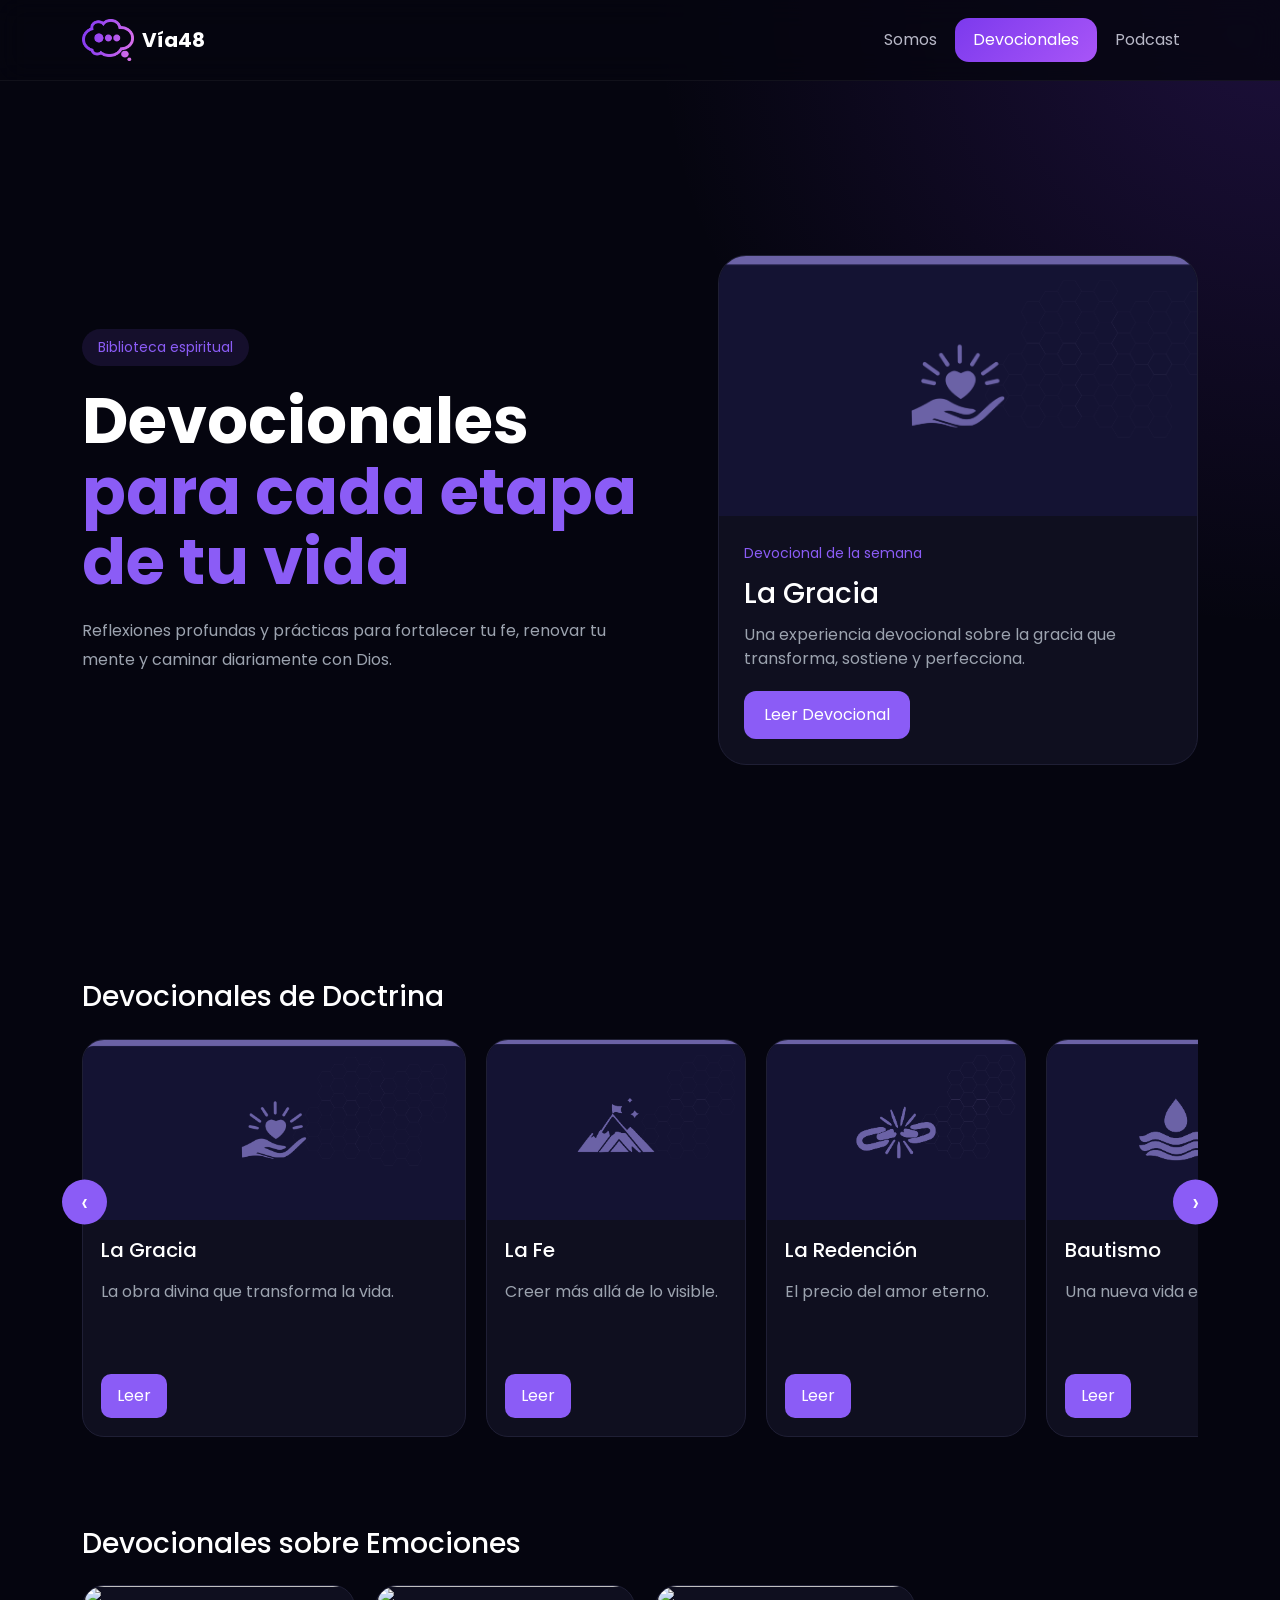
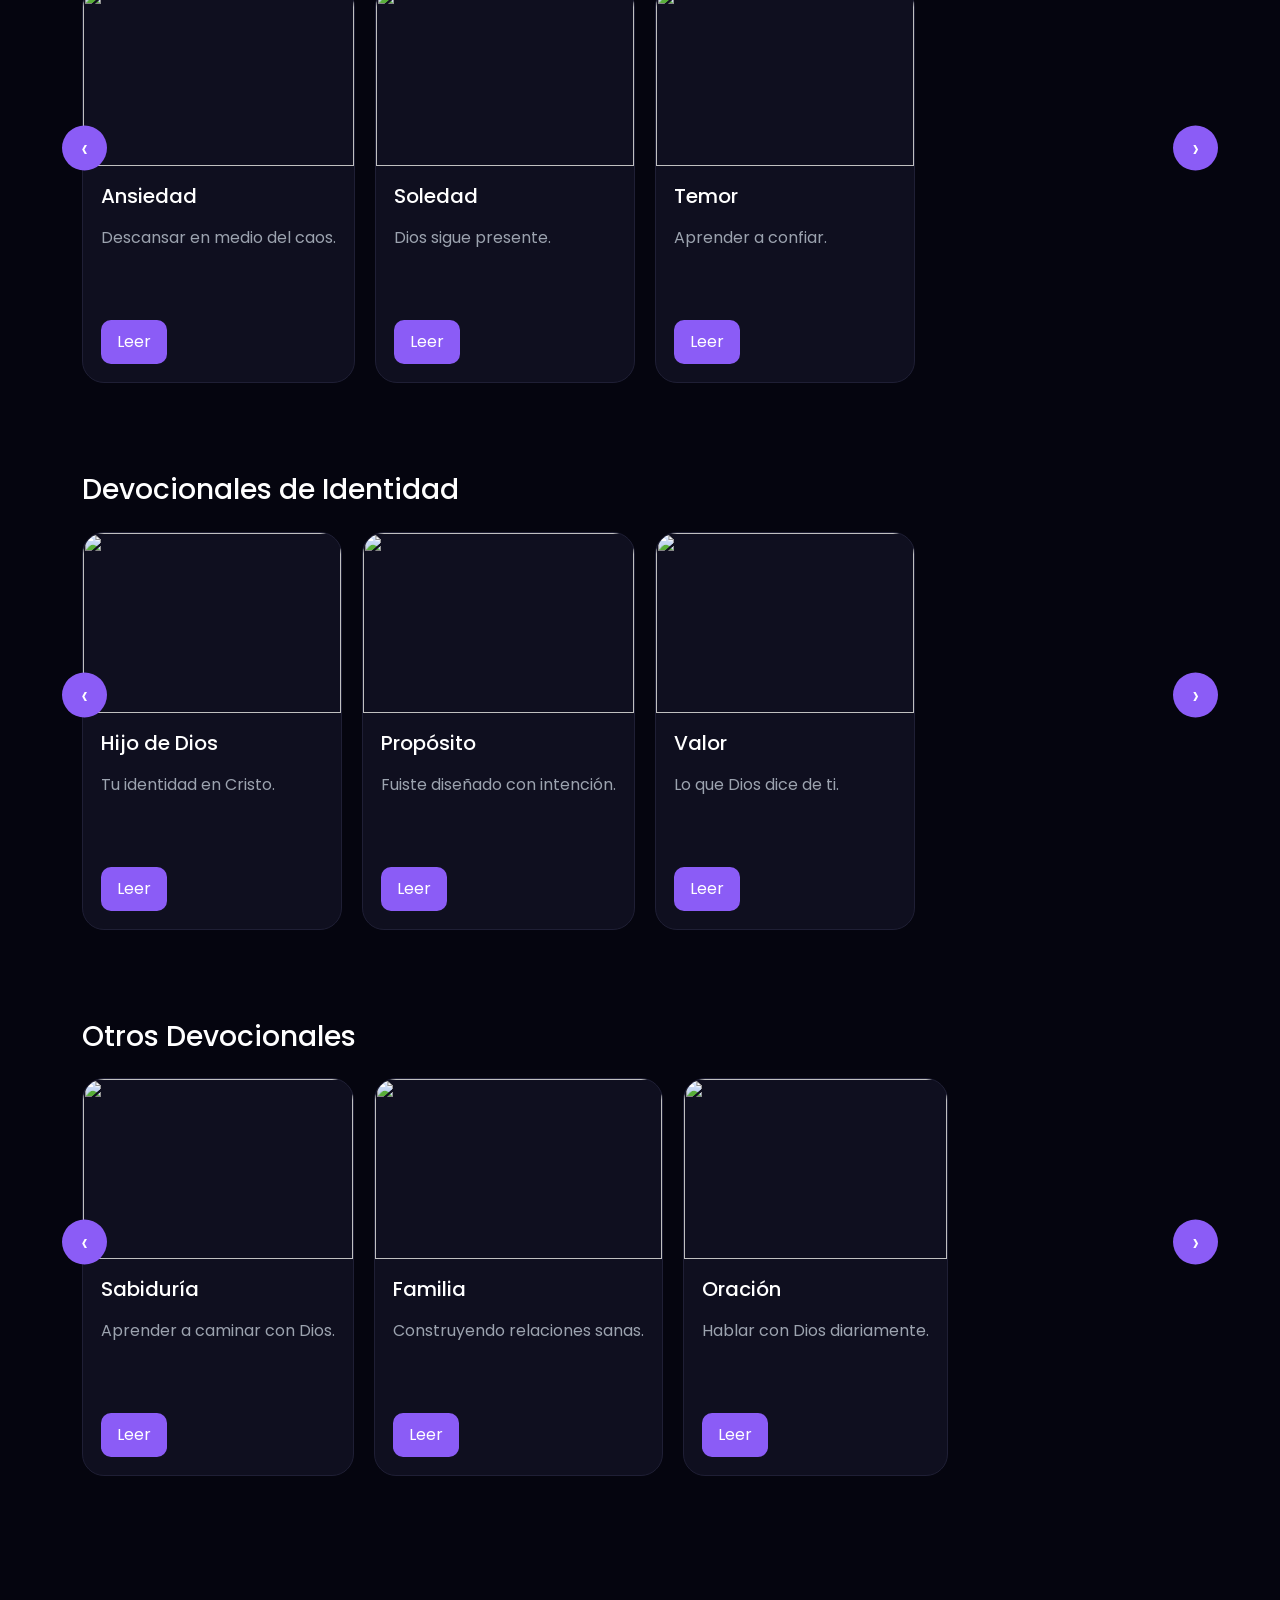
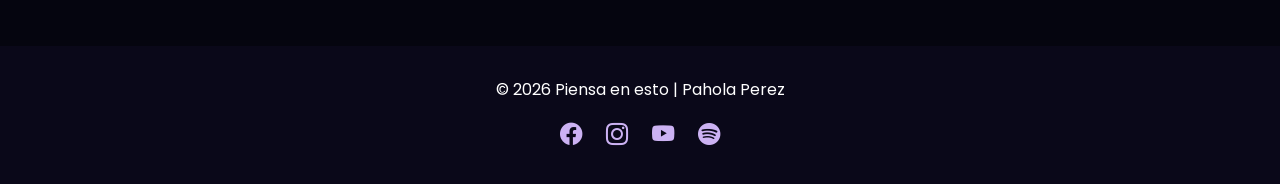
==== devocionales.html @ 92e20207 "Update devocionales.html" ====
<!DOCTYPE html>
<html lang="es">
<head>
  <meta charset="UTF-8">
  <meta name="viewport" content="width=device-width, initial-scale=1.0">

  <title>Vía48 | Devocionales</title>

  <!-- Bootstrap -->
  <link href="https://cdn.jsdelivr.net/npm/bootstrap@5.3.2/dist/css/bootstrap.min.css" rel="stylesheet">

  <!-- Poppins -->
  <link href="https://fonts.googleapis.com/css2?family=Poppins:wght@300;400;500;600;700&display=swap" rel="stylesheet">

  <!-- Bootstrap Icons -->
  <link rel="stylesheet"href="https://cdn.jsdelivr.net/npm/bootstrap-icons@1.11.3/font/bootstrap-icons.min.css">

  <link rel="stylesheet" href="devocionales.css">
</head>

<body>

<!-- NAVBAR -->
<nav class="navbar navbar-expand-lg navbar-dark fixed-top custom-navbar">
  <div class="container">

    <a class="navbar-brand d-flex align-items-center fw-bold" href="index.html">
      <img src="multimedia/Logos/2x/isolog.png"
           alt="Vía48"
           height="42"
           class="me-2 logo-nav">

      <span class="brand-text">Vía48</span>
    </a>

    <button class="navbar-toggler"
            type="button"
            data-bs-toggle="collapse"
            data-bs-target="#menu">
      <span class="navbar-toggler-icon"></span>
    </button>

    <div class="collapse navbar-collapse" id="menu">

      <ul class="navbar-nav ms-auto align-items-lg-center">

        <li class="nav-item">
          <a class="nav-link" href="index.html">Somos</a>
        </li>

        <li class="nav-item">
          <a class="nav-link active-link" href="#">
            Devocionales
          </a>
        </li>

        <li class="nav-item">
          <a class="nav-link" href="podcast.html">
            Podcast
          </a>
        </li>

      </ul>

    </div>
  </div>
</nav>


<!-- ================= HERO ================= -->
<header class="hero">

  <div class="hero-overlay"></div>

  <div class="container hero-content">

    <div class="hero-text">

      <span class="hero-tag">
        Biblioteca espiritual
      </span>

      <h1>
        Devocionales <br>
        <span>para cada etapa de tu vida</span>
      </h1>

      <p>
        Reflexiones profundas y prácticas para fortalecer tu fe,
        renovar tu mente y caminar diariamente con Dios.
      </p>

    </div>

    <!-- DEVOCIONAL SEMANA -->
    <div class="featured-card">

      <div class="featured-image">
        <img src="multimedia/devocionales/devocional de la gracia.png" alt="">
      </div>

      <div class="featured-info">

        <span class="featured-label">
          Devocional de la semana
        </span>

        <h3>La Gracia</h3>

        <p>
          Una experiencia devocional sobre la gracia que transforma,
          sostiene y perfecciona.
        </p>

        <a href="la-gracia.html" class="btn-main">
          Leer Devocional
        </a>

      </div>

    </div>

  </div>

</header>

<!-- ================= CATEGORIAS ================= -->
<section class="dev-library">

  <div class="container">

    <!-- ================= DOCTRINA ================= -->
    <div class="dev-section">

      <div class="section-head">
        <h2>Devocionales de Doctrina</h2>
      </div>

      <div class="slider-wrapper">

        <button class="slider-btn prev">‹</button>

        <div class="slider-track">

          <!-- CARD -->
          <div class="dev-card">
            <img src="multimedia/devocionales/devocional de la gracia.png">
            <h5>La Gracia</h5>
            <p>La obra divina que transforma la vida.</p>
            <a href="la gracia.html">Leer</a>
          </div>

          <div class="dev-card">
            <img src="multimedia/devocionales/devocional de la fe.png">
            <h5>La Fe</h5>
            <p>Creer más allá de lo visible.</p>
            <a href="#">Leer</a>
          </div>

          <div class="dev-card">
            <img src="multimedia/devocionales/devocional de la redencion.png">
            <h5>La Redención</h5>
            <p>El precio del amor eterno.</p>
            <a href="#">Leer</a>
          </div>

          <div class="dev-card">
            <img src="multimedia/devocionales/devocional del bautismo.png">
            <h5>Bautismo</h5>
            <p>Una nueva vida en Cristo.</p>
            <a href="#">Leer</a>
          </div>

          <div class="dev-card">
            <img src="multimedia/devocionales/devocional del espiritu santo.png">
            <h5>Espíritu Santo</h5>
            <p>Dios obrando dentro de ti.</p>
            <a href="#">Leer</a>
          </div>

        </div>

        <button class="slider-btn next">›</button>

      </div>

    </div>

    <!-- ================= EMOCIONES ================= -->
    <div class="dev-section">

      <div class="section-head">
        <h2>Devocionales sobre Emociones</h2>
      </div>

      <div class="slider-wrapper">

        <button class="slider-btn prev">‹</button>

        <div class="slider-track">

          <div class="dev-card">
            <img src="devocionales/gracia.png">
            <h5>Ansiedad</h5>
            <p>Descansar en medio del caos.</p>
            <a href="#">Leer</a>
          </div>

          <div class="dev-card">
            <img src="devocionales/redención.png">
            <h5>Soledad</h5>
            <p>Dios sigue presente.</p>
            <a href="#">Leer</a>
          </div>

          <div class="dev-card">
            <img src="devocionales/fe.png">
            <h5>Temor</h5>
            <p>Aprender a confiar.</p>
            <a href="#">Leer</a>
          </div>

        </div>

        <button class="slider-btn next">›</button>

      </div>

    </div>

    <!-- ================= IDENTIDAD ================= -->
    <div class="dev-section">

      <div class="section-head">
        <h2>Devocionales de Identidad</h2>
      </div>

      <div class="slider-wrapper">

        <button class="slider-btn prev">‹</button>

        <div class="slider-track">

          <div class="dev-card">
            <img src="devocionales/gracia.png">
            <h5>Hijo de Dios</h5>
            <p>Tu identidad en Cristo.</p>
            <a href="#">Leer</a>
          </div>

          <div class="dev-card">
            <img src="devocionales/redención.png">
            <h5>Propósito</h5>
            <p>Fuiste diseñado con intención.</p>
            <a href="#">Leer</a>
          </div>

          <div class="dev-card">
            <img src="devocionales/fe.png">
            <h5>Valor</h5>
            <p>Lo que Dios dice de ti.</p>
            <a href="#">Leer</a>
          </div>

        </div>

        <button class="slider-btn next">›</button>

      </div>

    </div>

    <!-- ================= OTROS ================= -->
    <div class="dev-section">

      <div class="section-head">
        <h2>Otros Devocionales</h2>
      </div>

      <div class="slider-wrapper">

        <button class="slider-btn prev">‹</button>

        <div class="slider-track">

          <div class="dev-card">
            <img src="devocionales/gracia.png">
            <h5>Sabiduría</h5>
            <p>Aprender a caminar con Dios.</p>
            <a href="#">Leer</a>
          </div>

          <div class="dev-card">
            <img src="devocionales/redención.png">
            <h5>Familia</h5>
            <p>Construyendo relaciones sanas.</p>
            <a href="#">Leer</a>
          </div>

          <div class="dev-card">
            <img src="devocionales/fe.png">
            <h5>Oración</h5>
            <p>Hablar con Dios diariamente.</p>
            <a href="#">Leer</a>
          </div>

        </div>

        <button class="slider-btn next">›</button>

      </div>

    </div>

  </div>

</section>

<!-- ================= FOOTER ================= -->
<footer class="footer">
  <div class="container">

    <p class="footer-copy">
      © 2026 Piensa en esto | Pahola Perez
    </p>

    <div class="footer-social">

      <a href="https://www.facebook.com/profile.php?id=100063902685089" class="social-icon">
        <i class="bi bi-facebook"></i>
      </a>

      <a href="https://www.instagram.com/viaa_48/" class="social-icon">
        <i class="bi bi-instagram"></i>
      </a>

      <a href="https://www.youtube.com/channel/UCqcQNloeED-9Z5LDlIiYOlQ" class="social-icon">
        <i class="bi bi-youtube"></i>
      </a>

      <a href="https://open.spotify.com/user/31tfxk6ls3qm7tm7y2n66ro7zft4" class="social-icon">
        <i class="bi bi-spotify"></i>
      </a>

    </div>

  </div>
</footer>

<!-- ================= JS ================= -->
<script src="https://cdn.jsdelivr.net/npm/bootstrap@5.3.2/dist/js/bootstrap.bundle.min.js"></script>
<script src="devocionales.js"></script>

</body>
</html>
---- devocionales.css ----
*{
  margin:0;
  padding:0;
  box-sizing:border-box;
}

body{
  font-family:'Poppins',sans-serif;
  background:#05050f;
  color:#fff;
  overflow-x:hidden;
}

/* NAVBAR */
.custom-navbar{
  background:rgba(5,5,15,.8);
  backdrop-filter:blur(14px);
  border-bottom:1px solid rgba(255,255,255,.05);
  padding:14px 0;
}

.brand-text{
  color:#fff;
}

.nav-link{
  color:#b8b8c7 !important;
  padding:10px 18px !important;
  border-radius:14px;
  transition:.3s;
}

.nav-link:hover{
  color:#fff !important;
  background:rgba(139,92,246,.1);
}

.active-link{
  background:linear-gradient(
    135deg,
    #7c3aed,
    #a855f7
  );
  color:#fff !important;
}


/* HERO */
.hero{
  position:relative;
  min-height:100vh;
  padding-top:120px;
  display:flex;
  align-items:center;
}

.hero-overlay{
  position:absolute;
  inset:0;
  background:
  radial-gradient(circle at top right,#7c3aed33,transparent 40%);
}

.hero-content{
  position:relative;
  z-index:2;
  display:grid;
  grid-template-columns:1.2fr 1fr;
  gap:60px;
  align-items:center;
}

.hero-tag{
  background:#8b5cf620;
  color:#a78bfa;
  padding:8px 16px;
  border-radius:30px;
  font-size:14px;
  display:inline-block;
  margin-bottom:20px;
}

.hero-text h1{
  font-size:64px;
  font-weight:700;
  line-height:1.1;
  margin-bottom:20px;
}

.hero-text span{
  color:#8b5cf6;
}

.hero-text p{
  color:#9ca3af;
  line-height:1.8;
  max-width:550px;
}

/* FEATURED */
.featured-card{
  background:#0f0f1f;
  border:1px solid #1f1f35;
  border-radius:28px;
  overflow:hidden;
  animation:floatCard 5s ease-in-out infinite;
}

.featured-image img{
  width:100%;
  height:260px;
  object-fit:cover;
}

.featured-info{
  padding:25px;
}

.featured-label{
  color:#8b5cf6;
  font-size:14px;
}

.featured-info h3{
  margin:12px 0;
}

.featured-info p{
  color:#9ca3af;
  margin-bottom:20px;
}

.btn-main{
  background:#8b5cf6;
  color:#fff;
  padding:12px 20px;
  border-radius:12px;
  text-decoration:none;
  transition:.3s;
  display:inline-block;
}

.btn-main:hover{
  background:#7c3aed;
  transform:translateY(-2px);
}

/* LIBRARY */
.dev-library{
  padding:80px 0;
}

.dev-section{
  margin-bottom:80px;
}

.section-head{
  margin-bottom:25px;
}

.section-head h2{
  font-size:28px;
}

/* SLIDER */
.slider-wrapper{
  position:relative;
}

.slider-track{
  display:flex;
  gap:20px;
  overflow-x:auto;
  scroll-behavior:smooth;
  padding-bottom:10px;
}

.slider-track::-webkit-scrollbar{
  height:6px;
}

.slider-track::-webkit-scrollbar-thumb{
  background:#8b5cf6;
  border-radius:20px;
}

/* CARD */
.dev-card{
  min-width:260px;
  background:#0f0f1f;
  border:1px solid #1f1f35;
  border-radius:22px;
  overflow:hidden;
  transition:.4s;
  flex-shrink:0;
}

.dev-card:hover{
  transform:translateY(-10px);
  border-color:#8b5cf6;
}

.dev-card img{
  width:100%;
  height:180px;
  object-fit:cover;
}

.dev-card h5{
  padding:18px 18px 10px;
}

.dev-card p{
  padding:0 18px;
  color:#9ca3af;
  min-height:60px;
}

.dev-card a{
  margin:18px;
  display:inline-block;
  text-decoration:none;
  background:#8b5cf6;
  color:#fff;
  padding:10px 16px;
  border-radius:10px;
  transition:.3s;
}

.dev-card a:hover{
  background:#7c3aed;
}

/* BOTONES */
.slider-btn{
  position:absolute;
  top:40%;
  transform:translateY(-50%);
  z-index:10;
  width:45px;
  height:45px;
  border:none;
  border-radius:50%;
  background:#8b5cf6;
  color:#fff;
  font-size:26px;
  cursor:pointer;
}

.prev{
  left:-20px;
}

.next{
  right:-20px;
}

/* FOOTER */
footer {
  background: #0a0819;
  padding: 2rem 0;
  color: var(--text-muted);
  text-align: center;
}

.footer-social {
  margin-top: 10px;
}

.footer-social a {
  font-size: 1.4rem;
  margin: 0 10px;
  transition: transform .3s ease, color .3s ease;
  display: inline-block;
}
/* Colores por red */
.footer-social a .bi-facebook {
  color: #ccb2f3;
}

.footer-social a .bi-instagram {
  color: #ccb2f3;
}

.footer-social a .bi-youtube {
  color: #ccb2f3;
}

.footer-social a .bi-spotify {
  color: #ccb2f3;
}

/* Hover */
.footer-social a:hover {
  transform: translateY(-4px);
}

/* ===============================
   ANIMACIONES
================================ */
.animate {
  animation: fadeUp 1s ease forwards;
}

@keyframes fadeUp {
  from {
    opacity: 0;
    transform: translateY(30px);
  }
  to {
    opacity: 1;
    transform: translateY(0);
  }
}




/* ANIMACIONES */
@keyframes floatCard{
  0%{transform:translateY(0);}
  50%{transform:translateY(-10px);}
  100%{transform:translateY(0);}
}

/* RESPONSIVE */
@media(max-width:992px){

  .hero-content{
    grid-template-columns:1fr;
  }

  .hero-text h1{
    font-size:46px;
  }

}

@media(max-width:768px){

  .hero{
    padding-top:100px;
  }

  .hero-text h1{
    font-size:38px;
  }

  .slider-btn{
    display:none;
  }

  .dev-card{
    min-width:220px;
  }

}
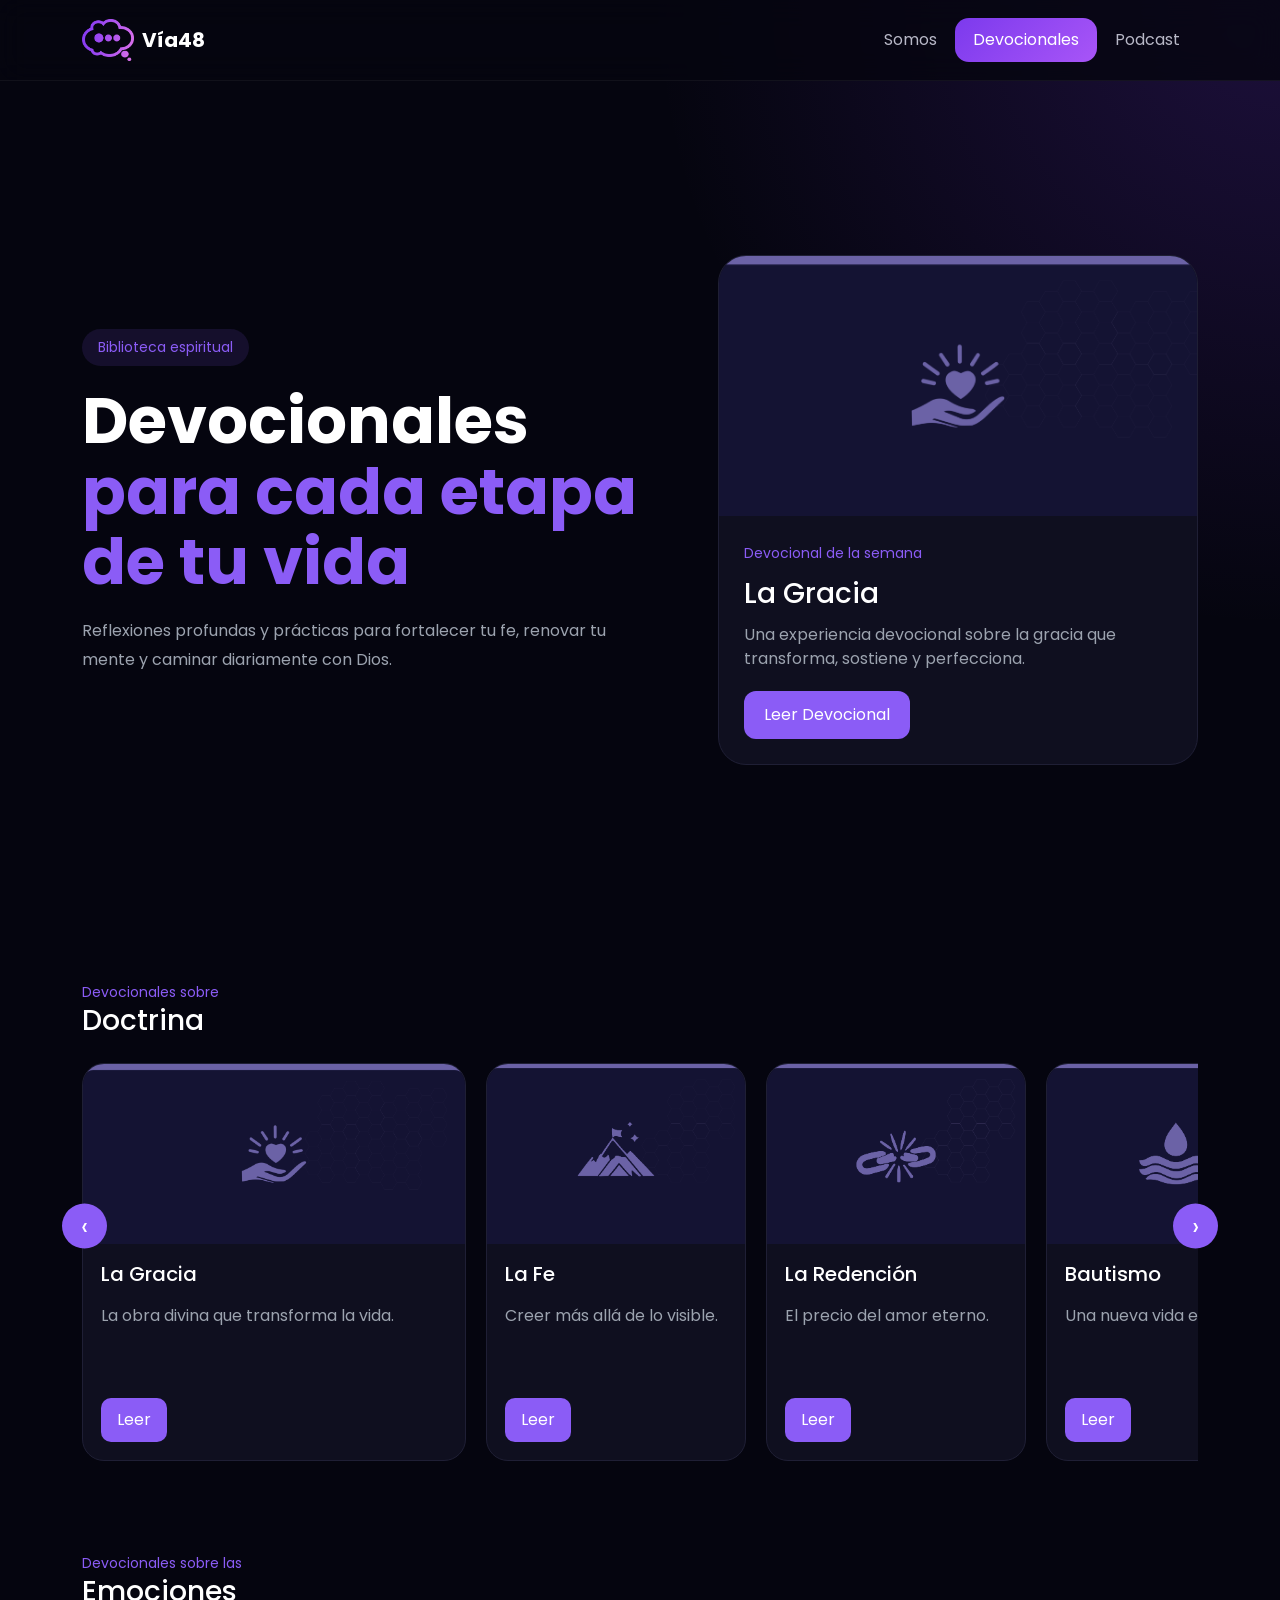
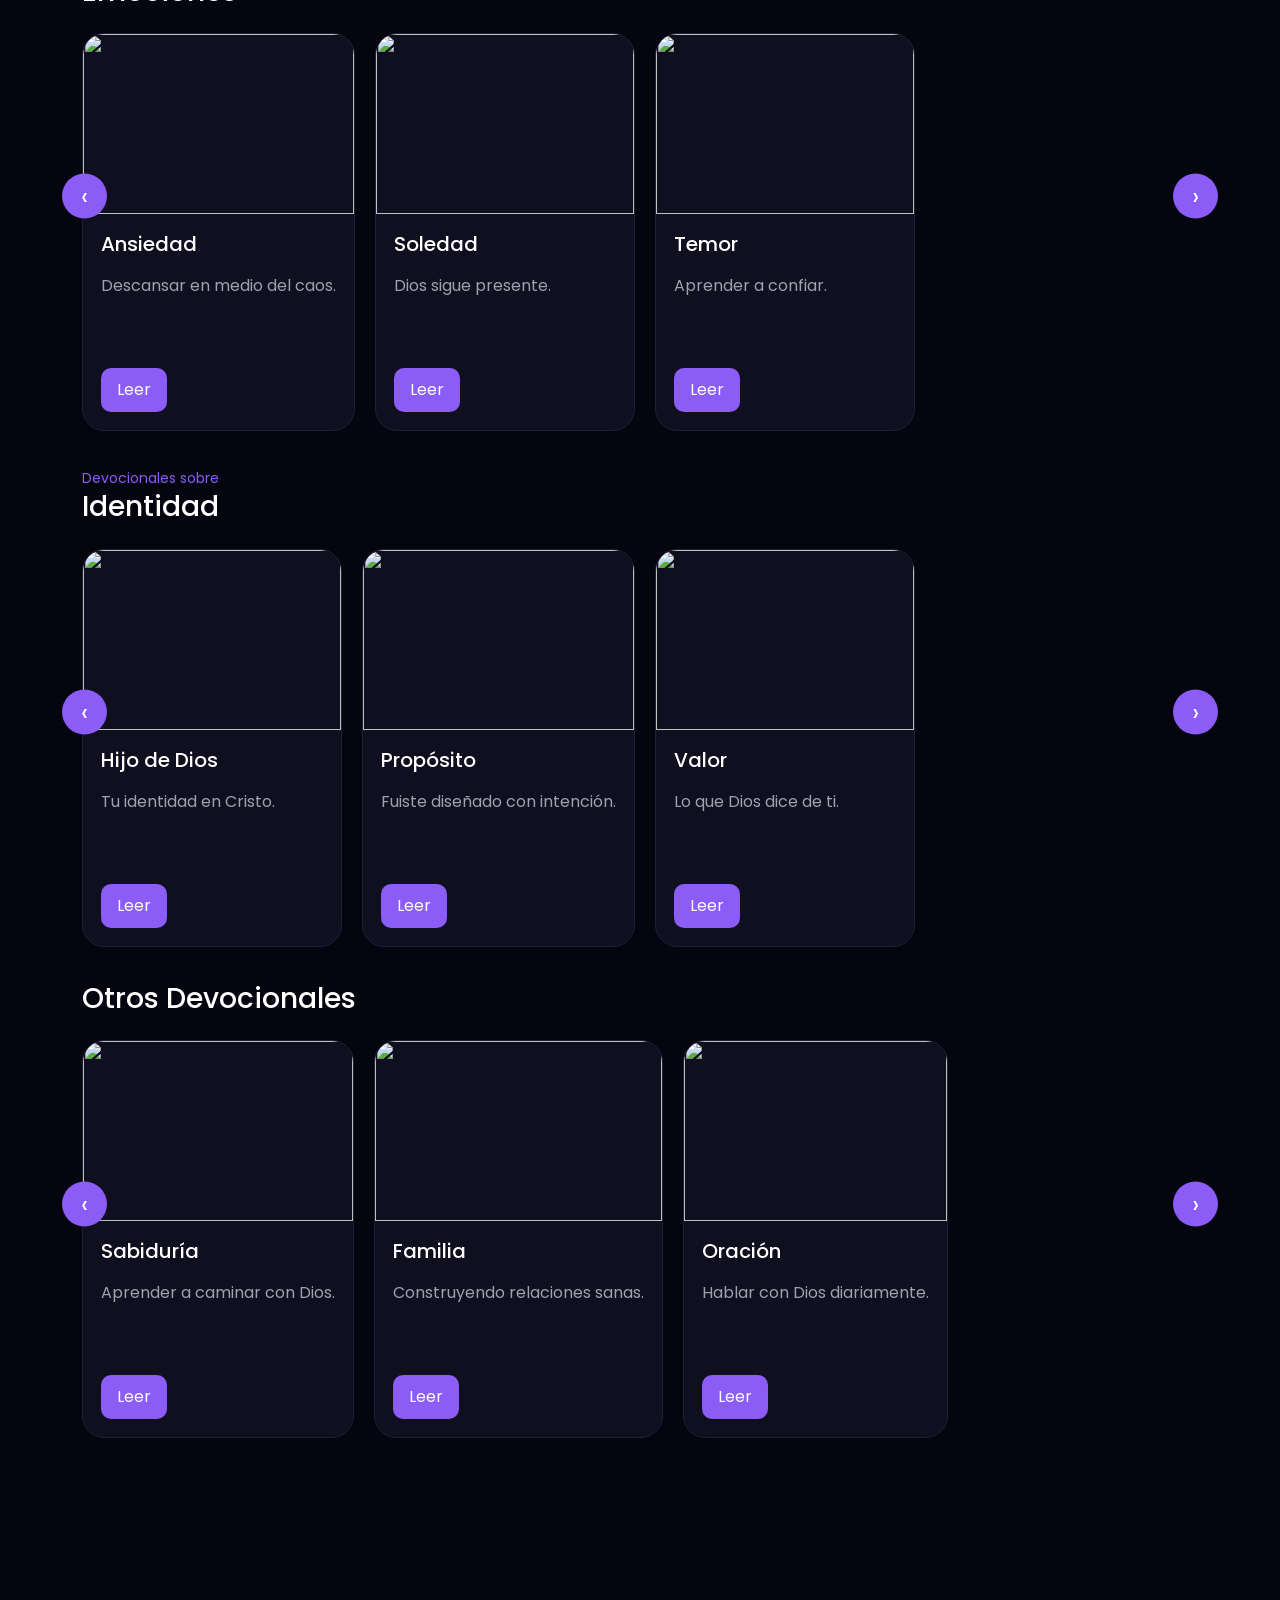
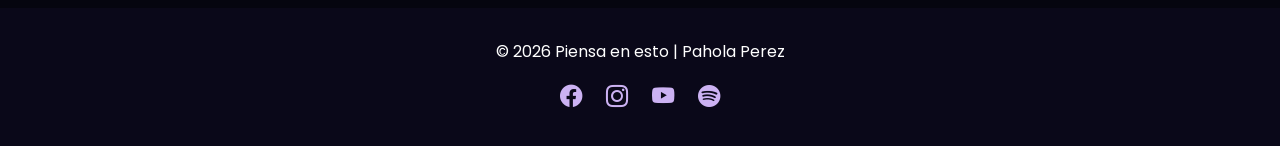
==== commit a9c3e586: "Update devocionales.html" ====
--- a/devocionales.html
+++ b/devocionales.html
@@ -133,7 +133,10 @@
     <div class="dev-section">
 
       <div class="section-head">
-        <h2>Devocionales de Doctrina</h2>
+        <span class="featured-label">
+          Devocionales sobre
+        </span>
+        <h2>Doctrina</h2>
       </div>
 
       <div class="slider-wrapper">
@@ -190,7 +193,11 @@
     <div class="dev-section">
 
       <div class="section-head">
-        <h2>Devocionales sobre Emociones</h2>
+        <div class="section-head">
+        <span class="featured-label">
+          Devocionales sobre las
+        </span>
+        <h2>Emociones</h2>
       </div>
 
       <div class="slider-wrapper">
@@ -232,7 +239,11 @@
     <div class="dev-section">
 
       <div class="section-head">
-        <h2>Devocionales de Identidad</h2>
+        <div class="section-head">
+        <span class="featured-label">
+          Devocionales sobre
+        </span>
+        <h2>Identidad</h2>
       </div>
 
       <div class="slider-wrapper">
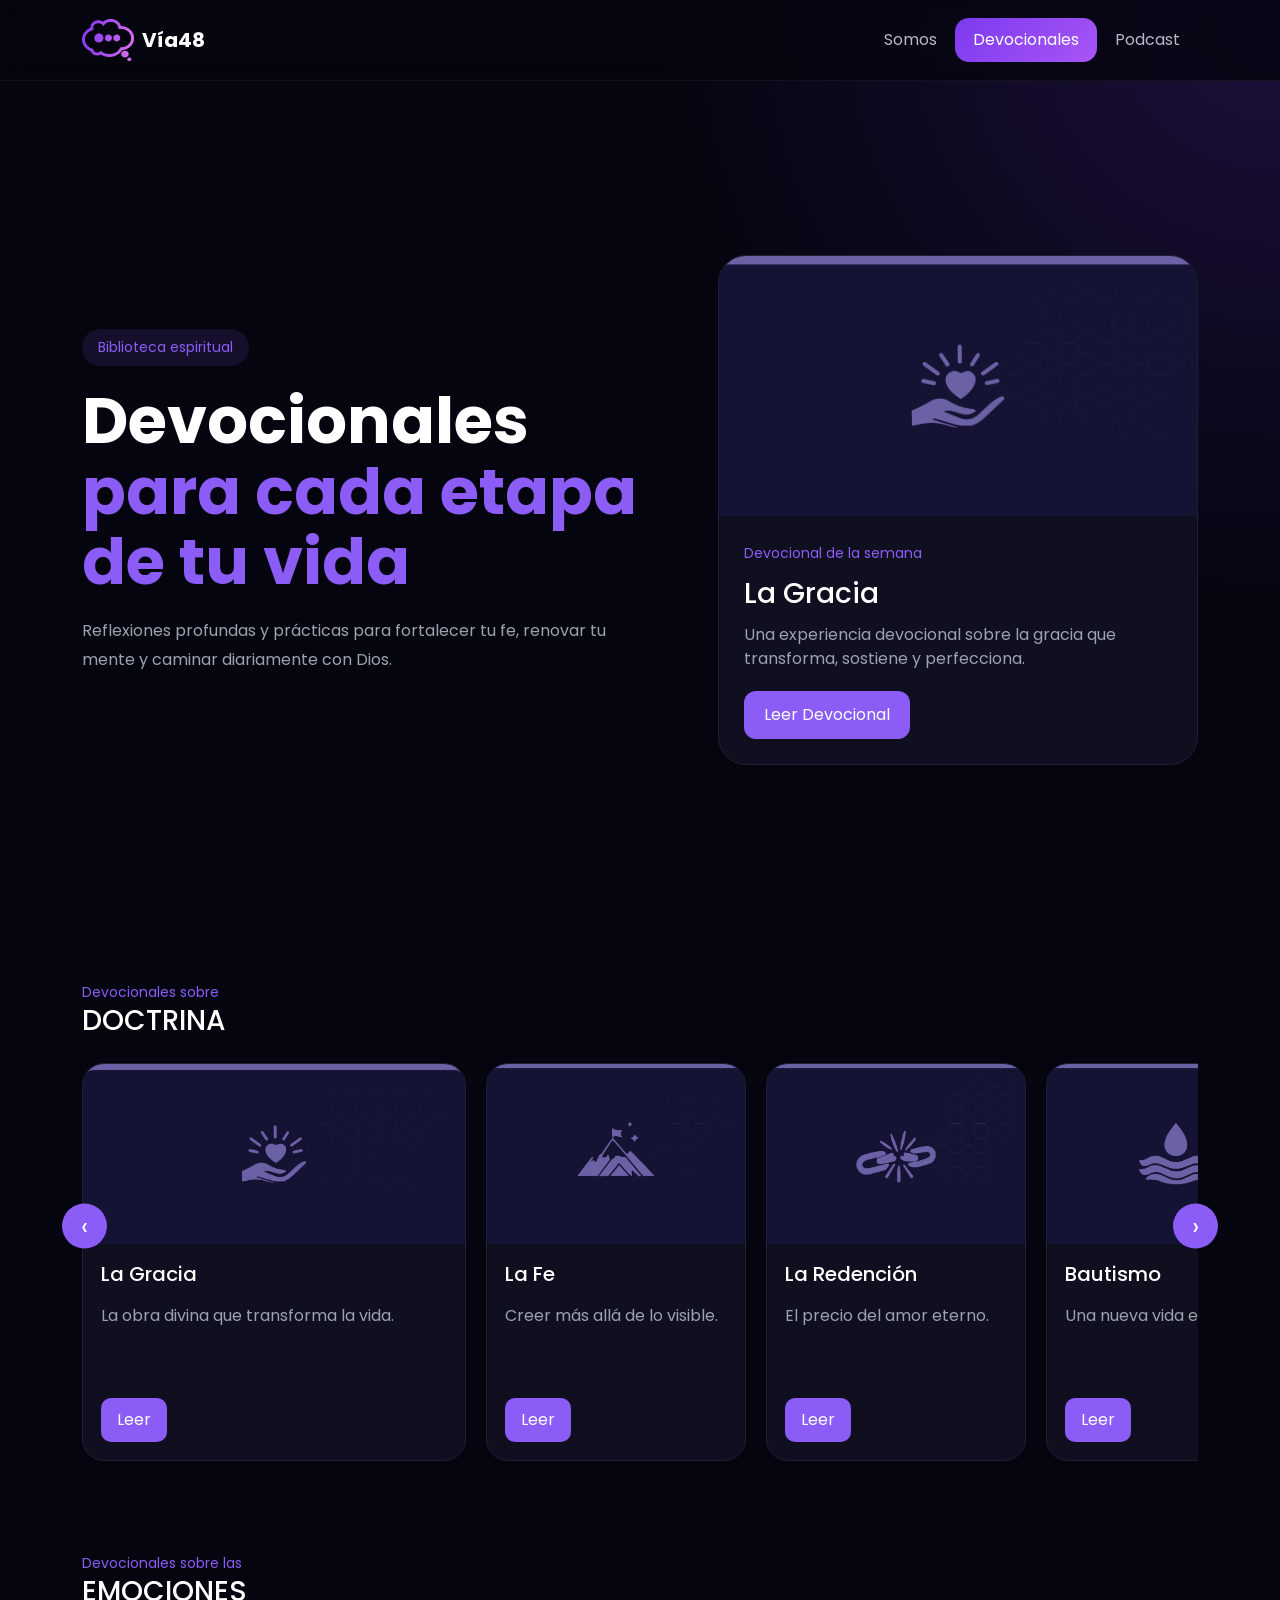
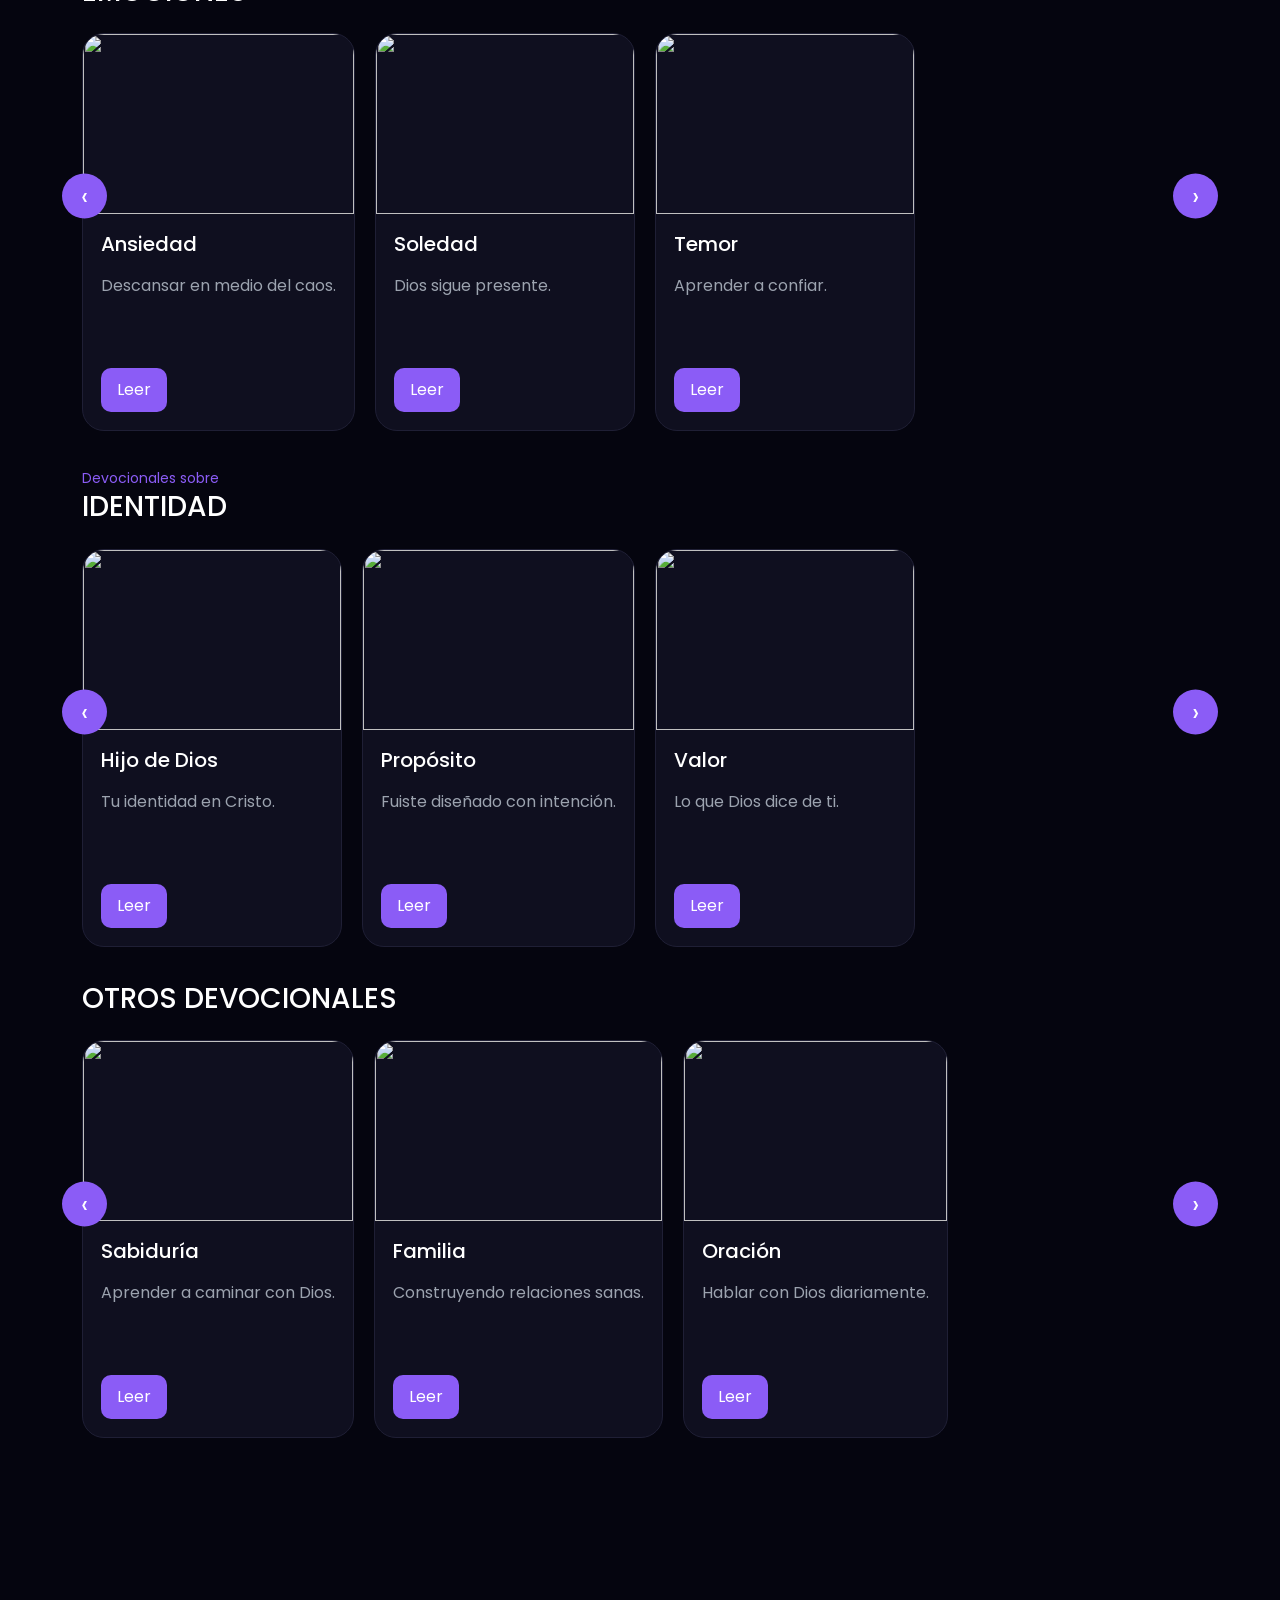
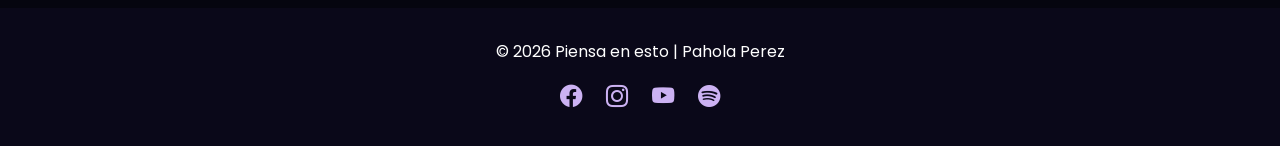
==== commit 79cf8d24: "Update devocionales.html" ====
--- a/devocionales.html
+++ b/devocionales.html
@@ -136,7 +136,7 @@
         <span class="featured-label">
           Devocionales sobre
         </span>
-        <h2>Doctrina</h2>
+        <h2>DOCTRINA</h2>
       </div>
 
       <div class="slider-wrapper">
@@ -197,7 +197,7 @@
         <span class="featured-label">
           Devocionales sobre las
         </span>
-        <h2>Emociones</h2>
+        <h2>EMOCIONES</h2>
       </div>
 
       <div class="slider-wrapper">
@@ -243,7 +243,7 @@
         <span class="featured-label">
           Devocionales sobre
         </span>
-        <h2>Identidad</h2>
+        <h2>IDENTIDAD</h2>
       </div>
 
       <div class="slider-wrapper">
@@ -285,7 +285,7 @@
     <div class="dev-section">
 
       <div class="section-head">
-        <h2>Otros Devocionales</h2>
+        <h2>OTROS DEVOCIONALES</h2>
       </div>
 
       <div class="slider-wrapper">
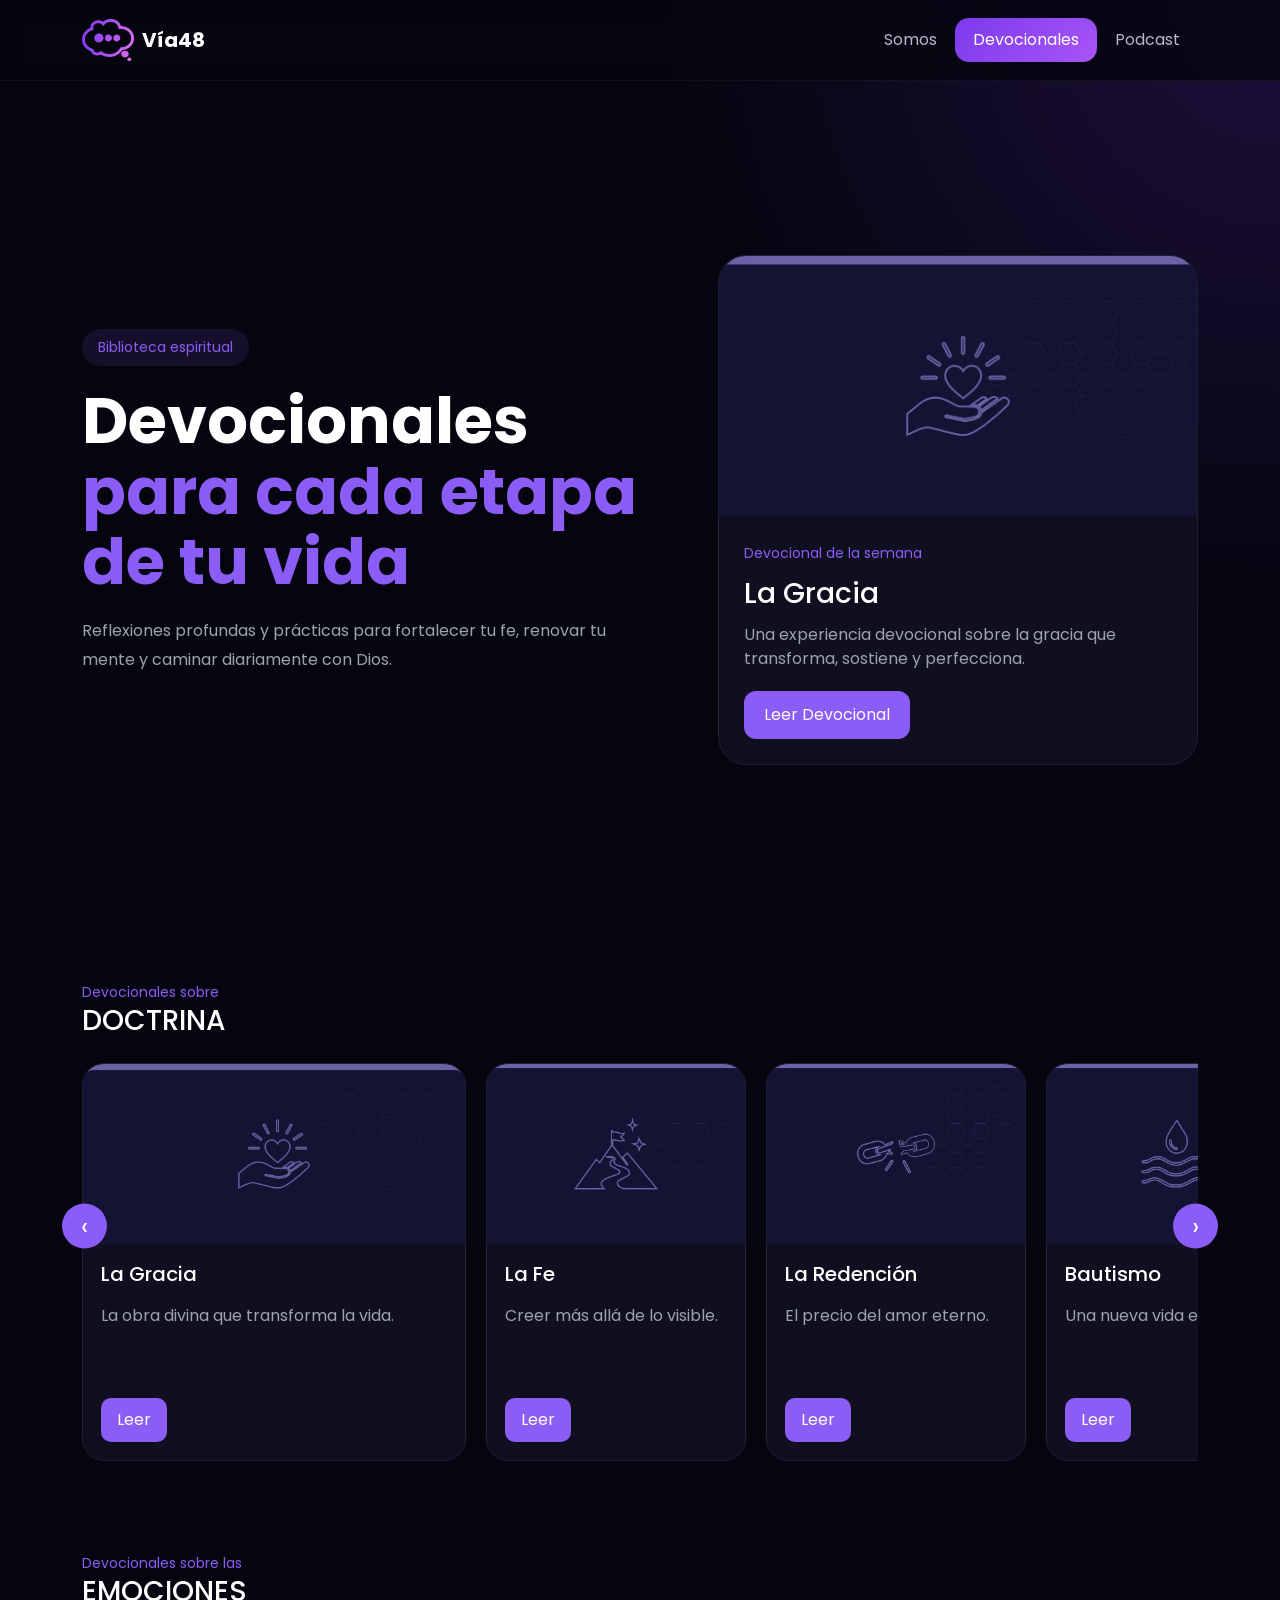
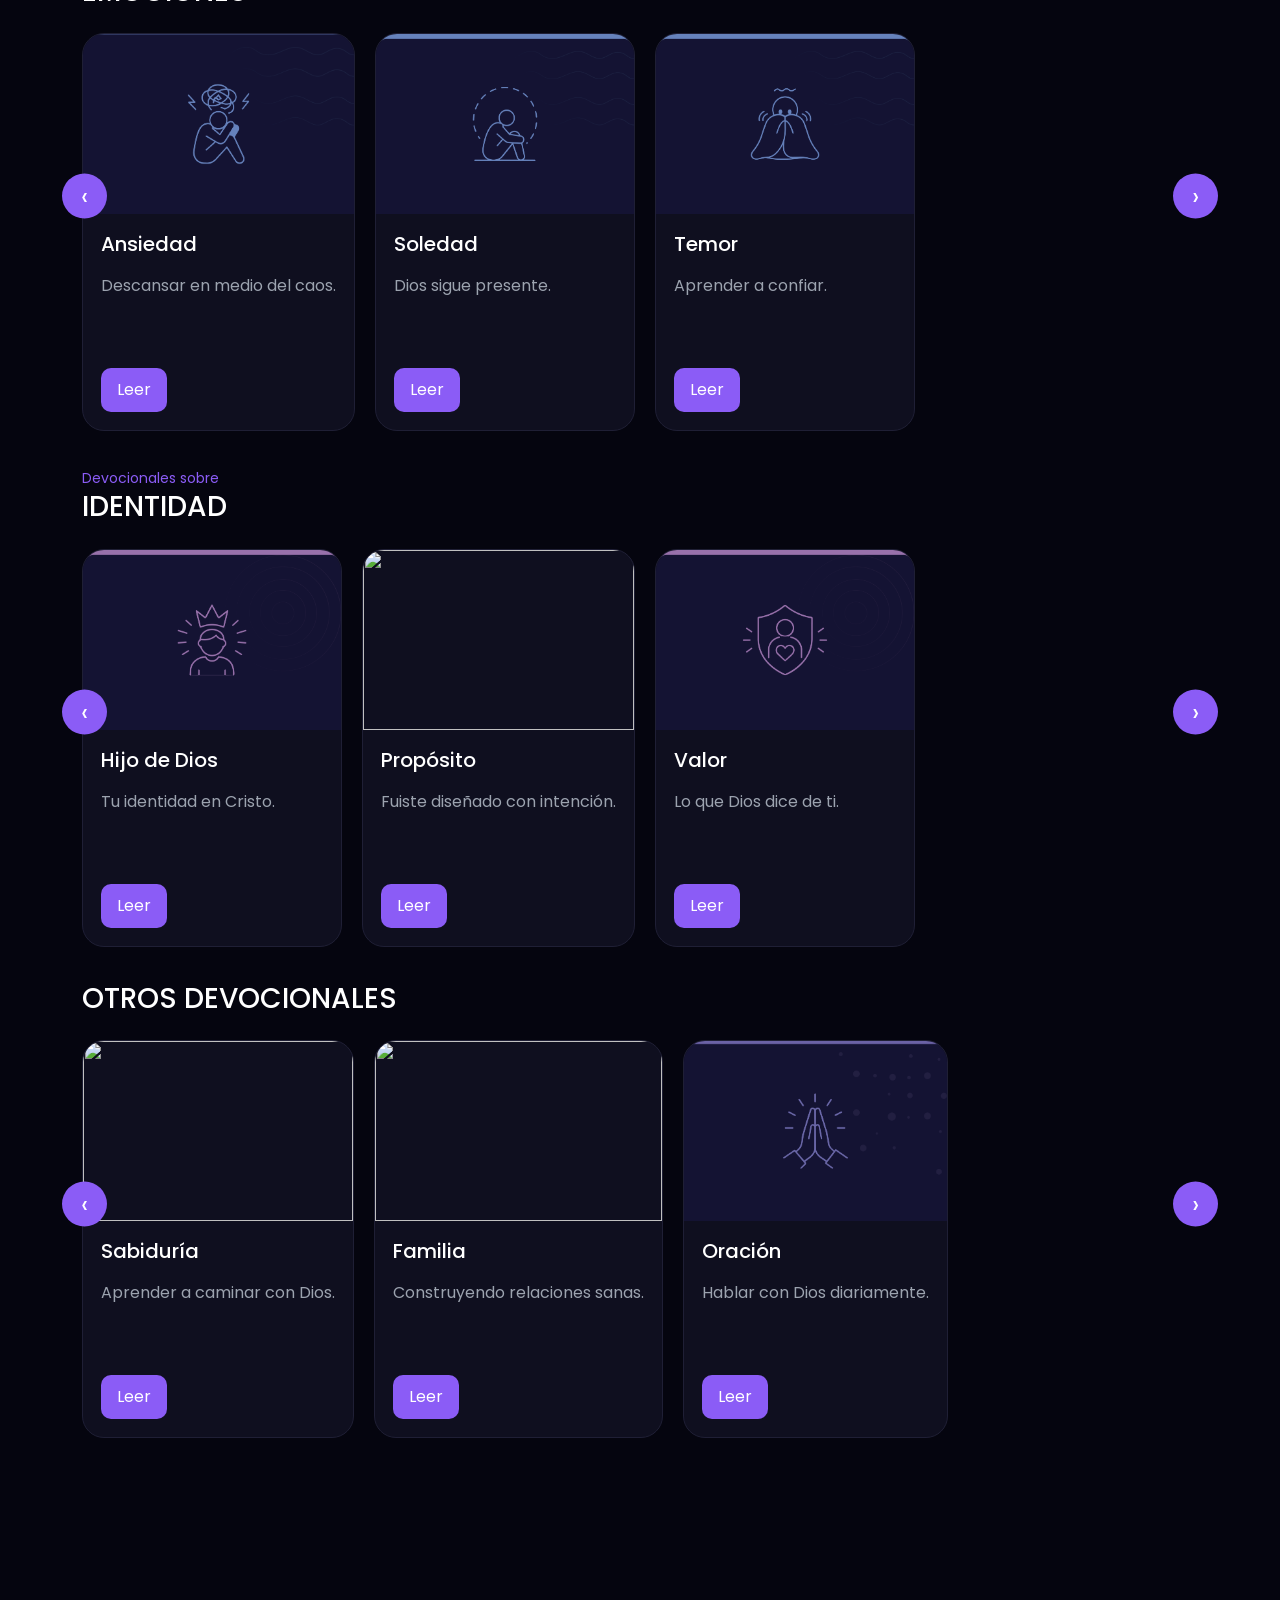
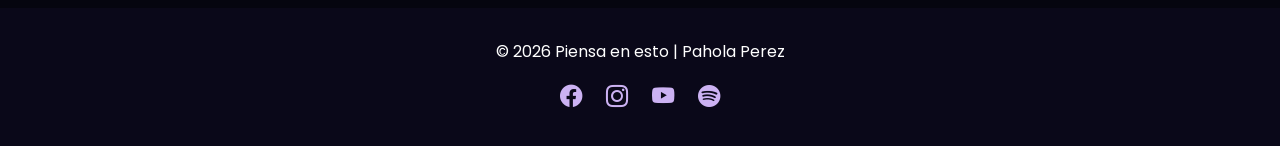
==== commit f97231b0: "Update devocionales.html" ====
--- a/devocionales.html
+++ b/devocionales.html
@@ -207,21 +207,21 @@
         <div class="slider-track">
 
           <div class="dev-card">
-            <img src="devocionales/gracia.png">
+            <img src="multimedia/devocionales/devocional de la ansiedad.png">
             <h5>Ansiedad</h5>
             <p>Descansar en medio del caos.</p>
             <a href="#">Leer</a>
           </div>
 
           <div class="dev-card">
-            <img src="devocionales/redención.png">
+            <img src="multimedia/devocionales/devocional de la soledad.png">
             <h5>Soledad</h5>
             <p>Dios sigue presente.</p>
             <a href="#">Leer</a>
           </div>
 
           <div class="dev-card">
-            <img src="devocionales/fe.png">
+            <img src="multimedia/devocionales/devocional del temor.png">
             <h5>Temor</h5>
             <p>Aprender a confiar.</p>
             <a href="#">Leer</a>
@@ -253,21 +253,21 @@
         <div class="slider-track">
 
           <div class="dev-card">
-            <img src="devocionales/gracia.png">
+            <img src="multimedia/devocionales/devocional hijo de dios.png">
             <h5>Hijo de Dios</h5>
             <p>Tu identidad en Cristo.</p>
             <a href="#">Leer</a>
           </div>
 
           <div class="dev-card">
-            <img src="devocionales/redención.png">
+            <img src="dmultimedia/devocionales/devocional de proposito.png">
             <h5>Propósito</h5>
             <p>Fuiste diseñado con intención.</p>
             <a href="#">Leer</a>
           </div>
 
           <div class="dev-card">
-            <img src="devocionales/fe.png">
+            <img src="multimedia/devocionales/devocional de valor.png">
             <h5>Valor</h5>
             <p>Lo que Dios dice de ti.</p>
             <a href="#">Leer</a>
@@ -295,21 +295,21 @@
         <div class="slider-track">
 
           <div class="dev-card">
-            <img src="devocionales/gracia.png">
+            <img src="multimedia/devocionales/devocional de sabiduria.png">
             <h5>Sabiduría</h5>
             <p>Aprender a caminar con Dios.</p>
             <a href="#">Leer</a>
           </div>
 
           <div class="dev-card">
-            <img src="devocionales/redención.png">
+            <img src="multimedia/devocionales/devocional de familia.png">
             <h5>Familia</h5>
             <p>Construyendo relaciones sanas.</p>
             <a href="#">Leer</a>
           </div>
 
           <div class="dev-card">
-            <img src="devocionales/fe.png">
+            <img src="multimedia/devocionales/devocional de la oracion.png">
             <h5>Oración</h5>
             <p>Hablar con Dios diariamente.</p>
             <a href="#">Leer</a>
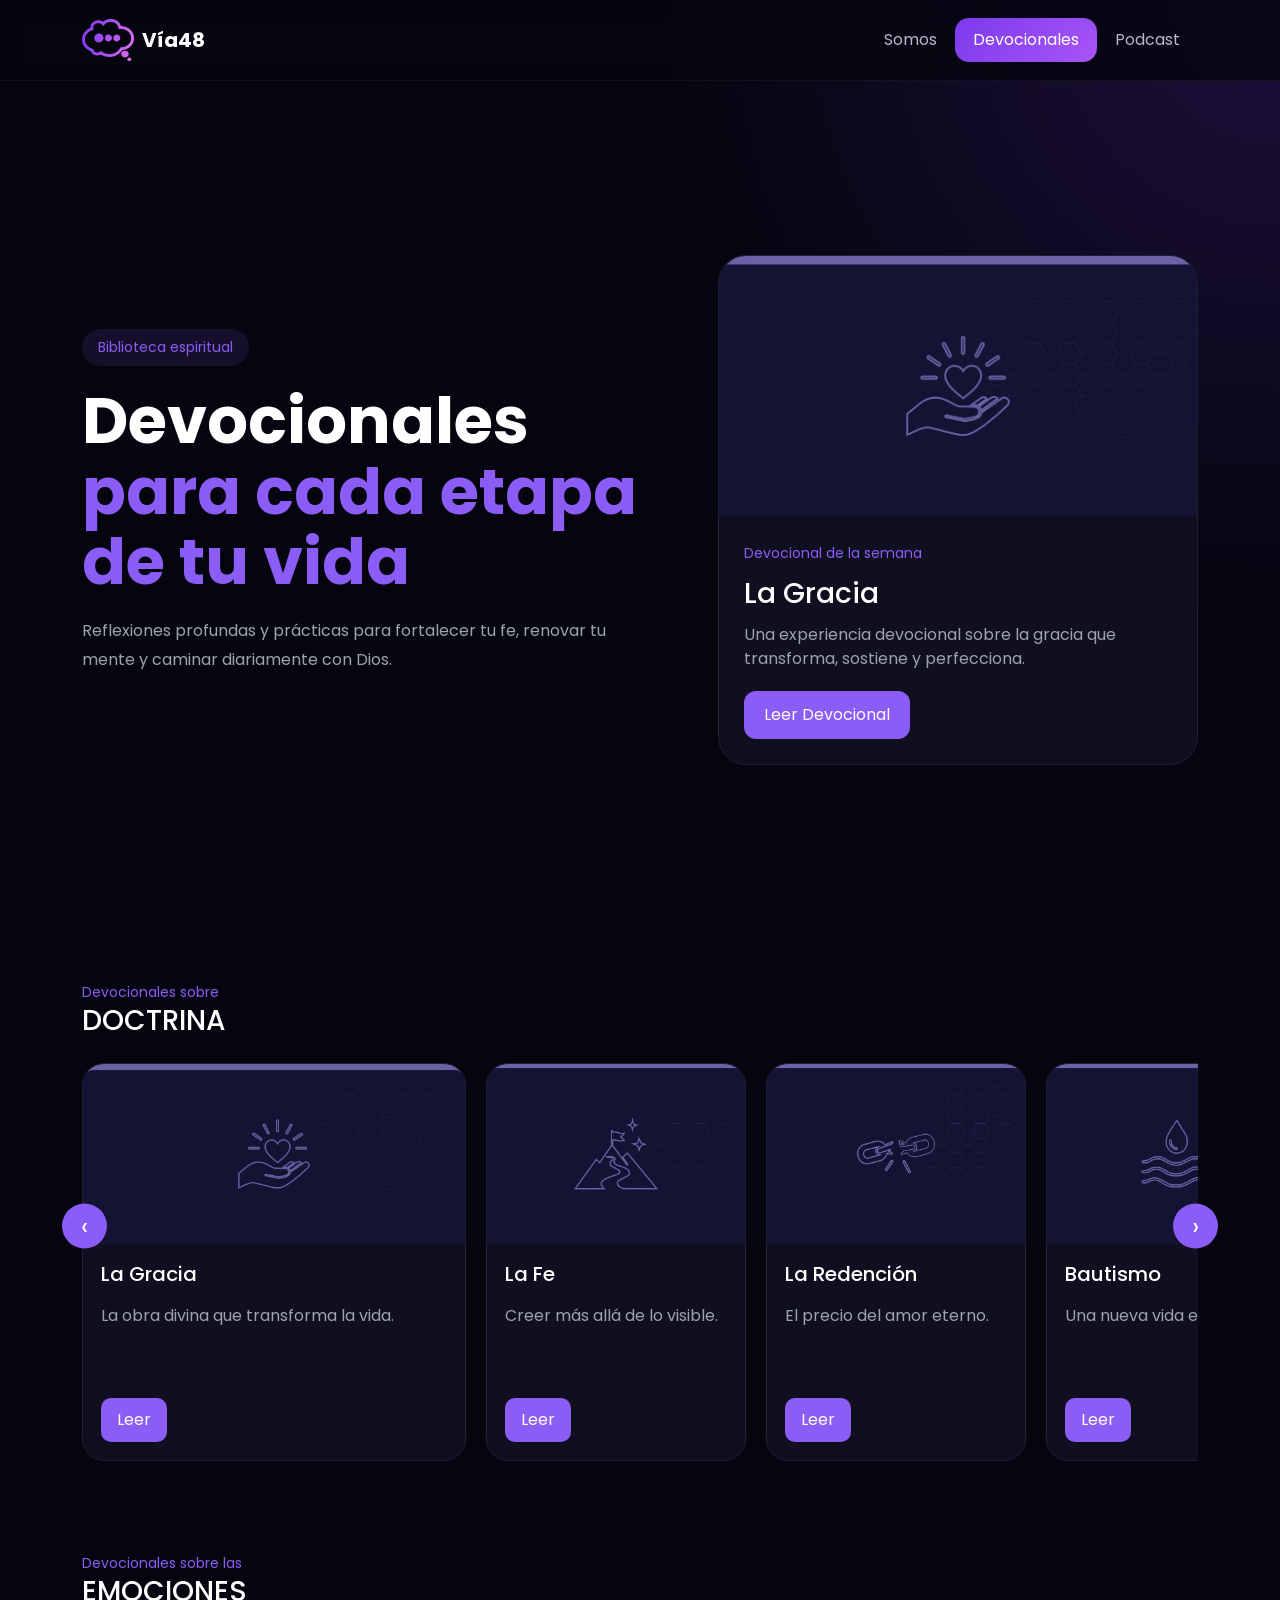
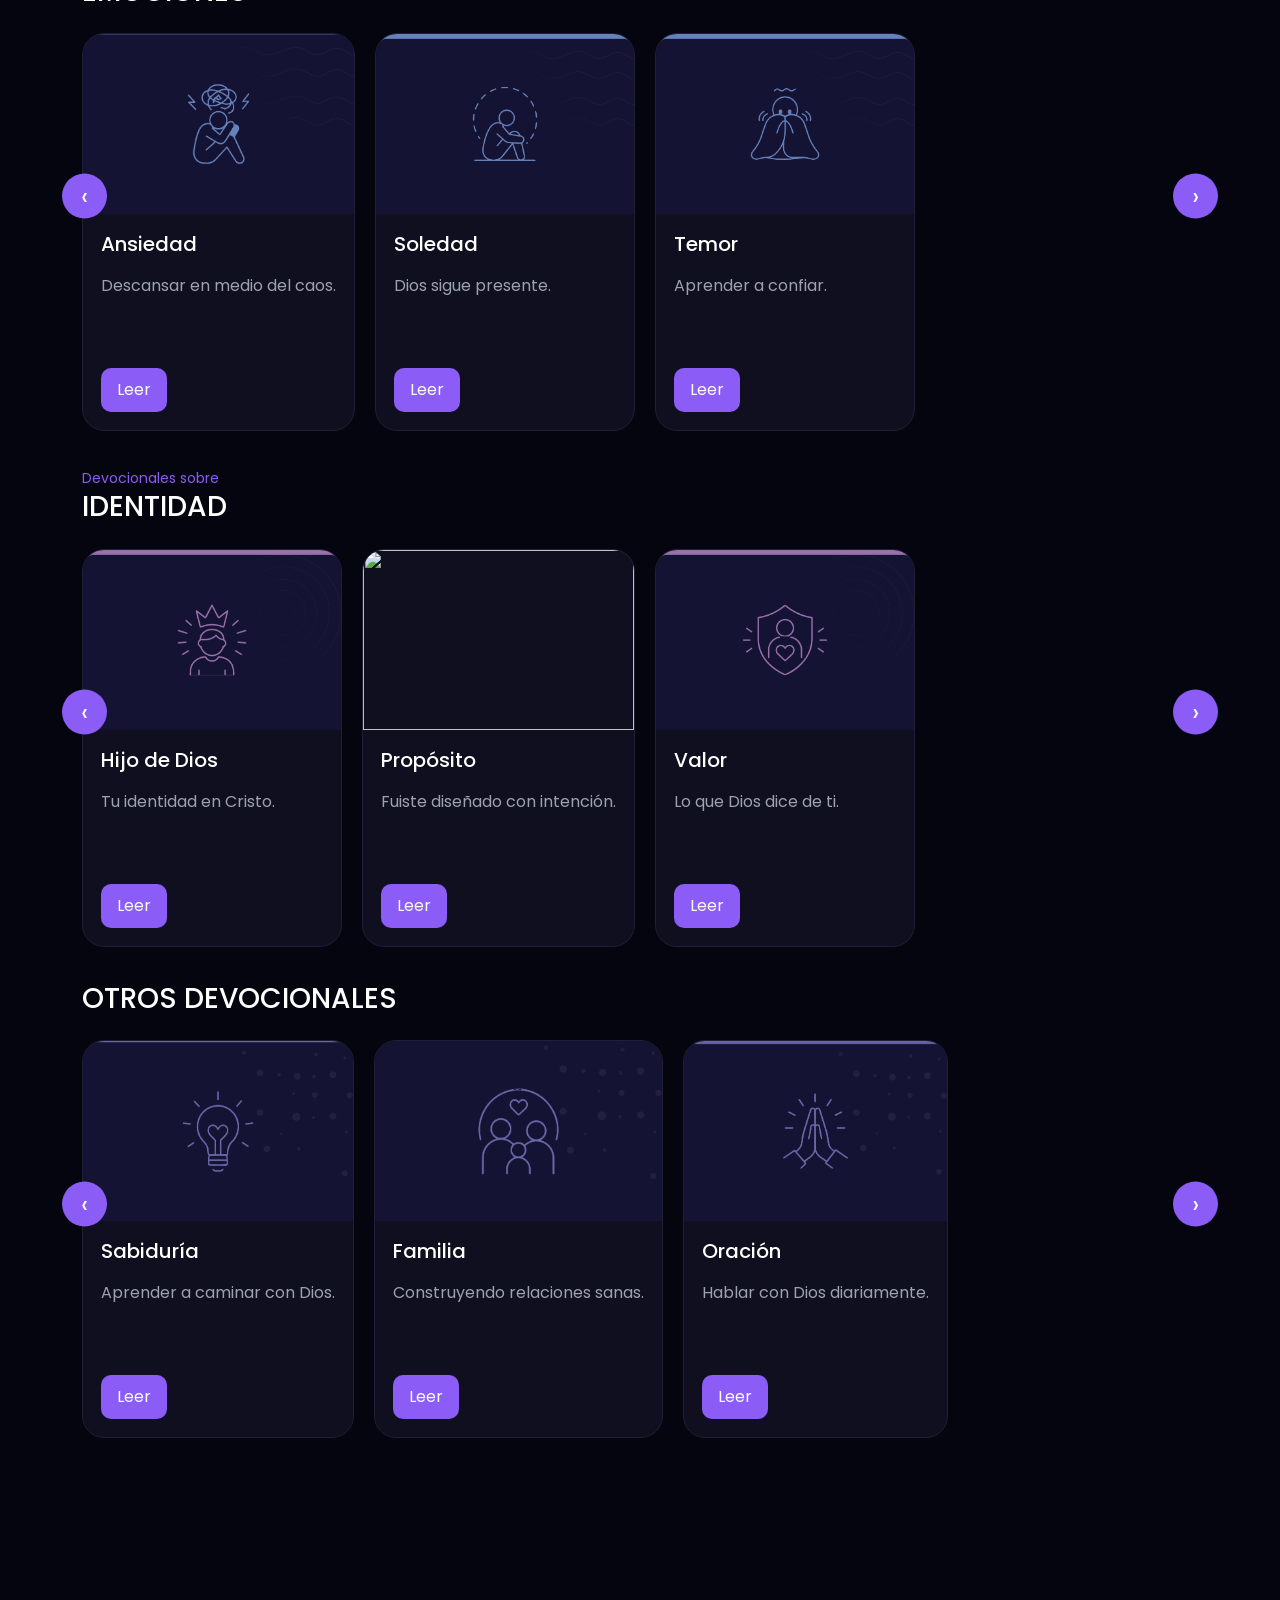
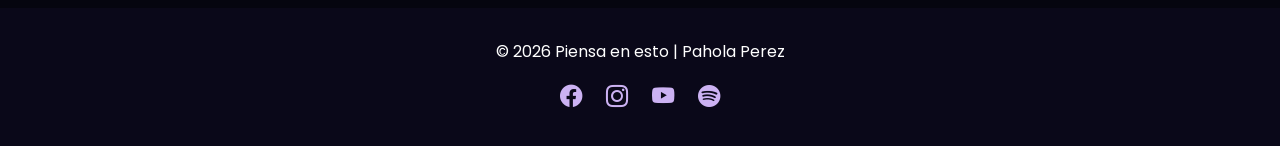
==== commit da1ec10e: "Update devocionales.html" ====
--- a/devocionales.html
+++ b/devocionales.html
@@ -295,14 +295,14 @@
         <div class="slider-track">
 
           <div class="dev-card">
-            <img src="multimedia/devocionales/devocional de sabiduria.png">
+            <img src="multimedia/devocionales/devocional de la sabiduria.png">
             <h5>Sabiduría</h5>
             <p>Aprender a caminar con Dios.</p>
             <a href="#">Leer</a>
           </div>
 
           <div class="dev-card">
-            <img src="multimedia/devocionales/devocional de familia.png">
+            <img src="multimedia/devocionales/devocional de la familia.png">
             <h5>Familia</h5>
             <p>Construyendo relaciones sanas.</p>
             <a href="#">Leer</a>
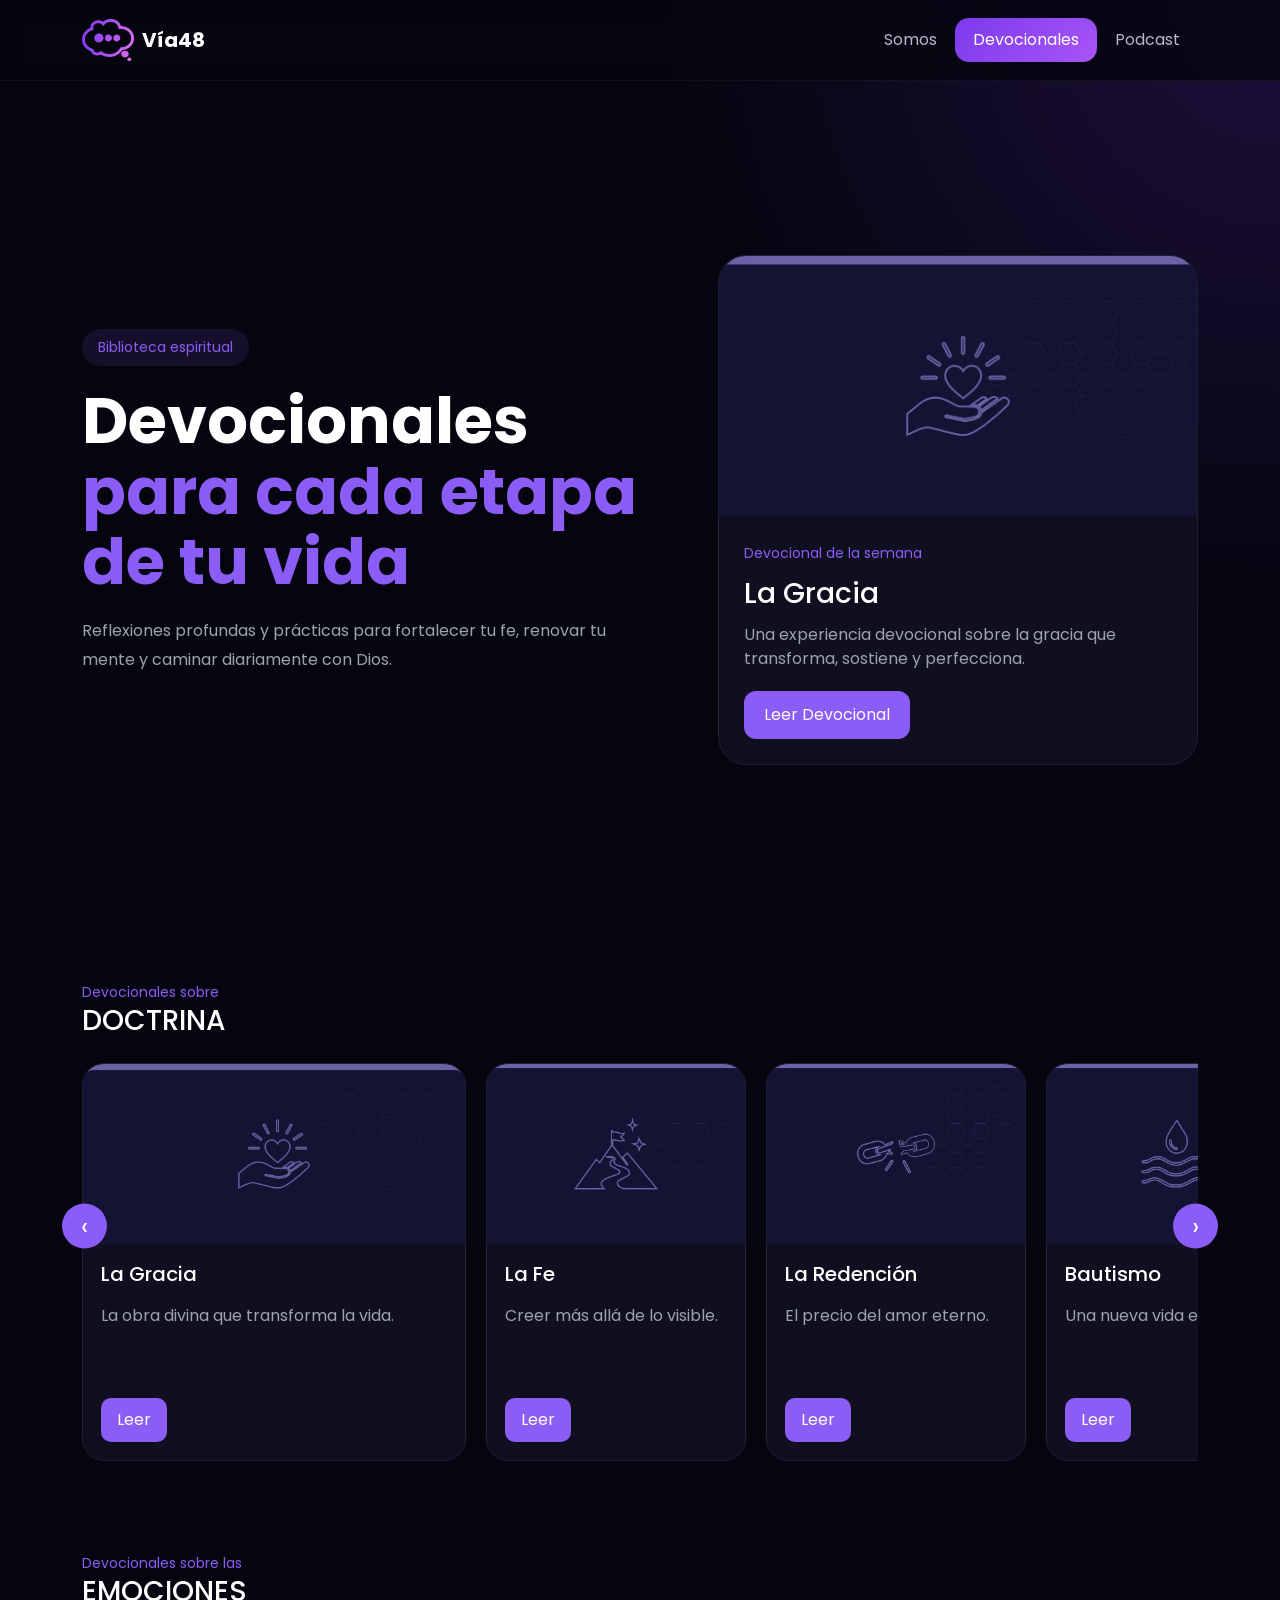
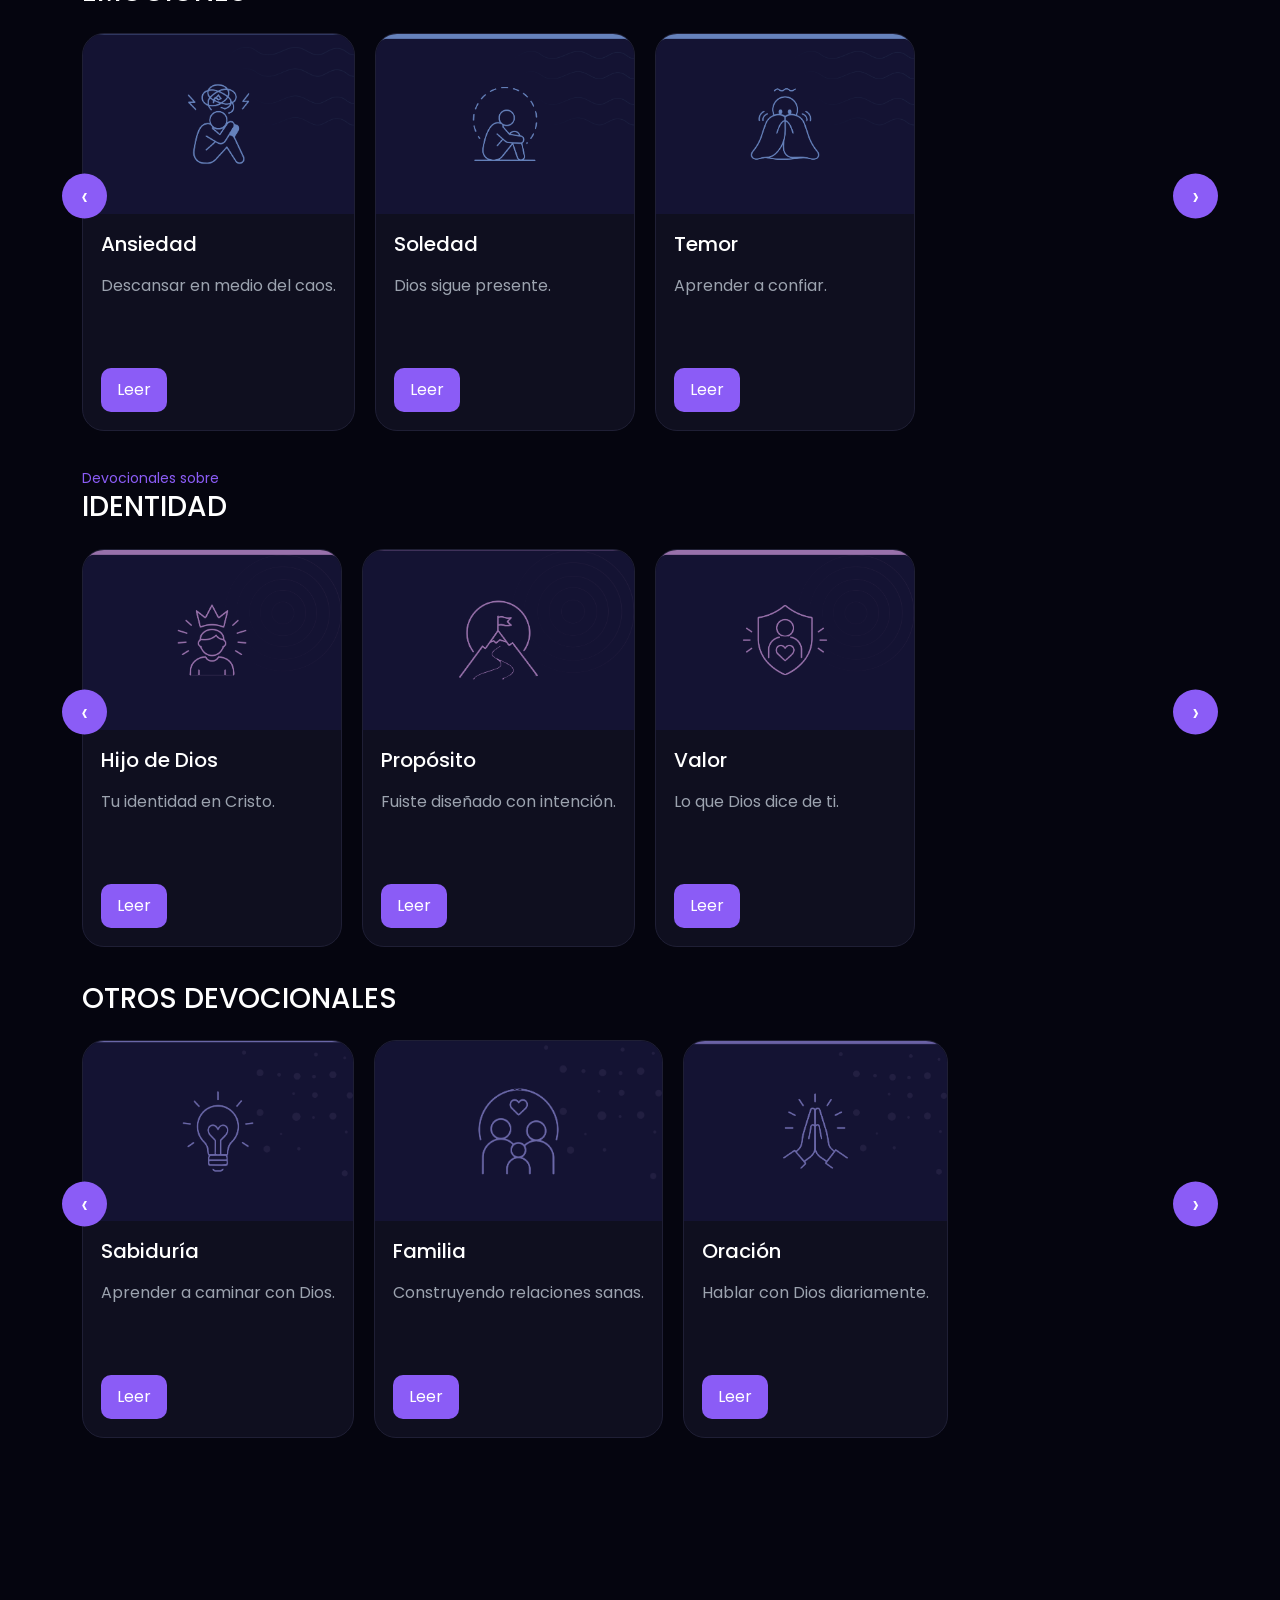
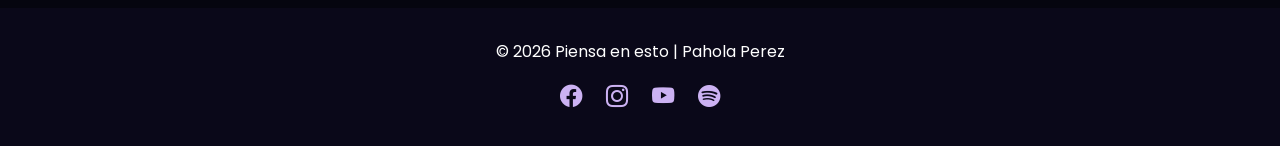
==== commit d528cf55: "Update devocionales.html" ====
--- a/devocionales.html
+++ b/devocionales.html
@@ -260,7 +260,7 @@
           </div>
 
           <div class="dev-card">
-            <img src="dmultimedia/devocionales/devocional de proposito.png">
+            <img src="multimedia/devocionales/devocional de proposito.png">
             <h5>Propósito</h5>
             <p>Fuiste diseñado con intención.</p>
             <a href="#">Leer</a>
